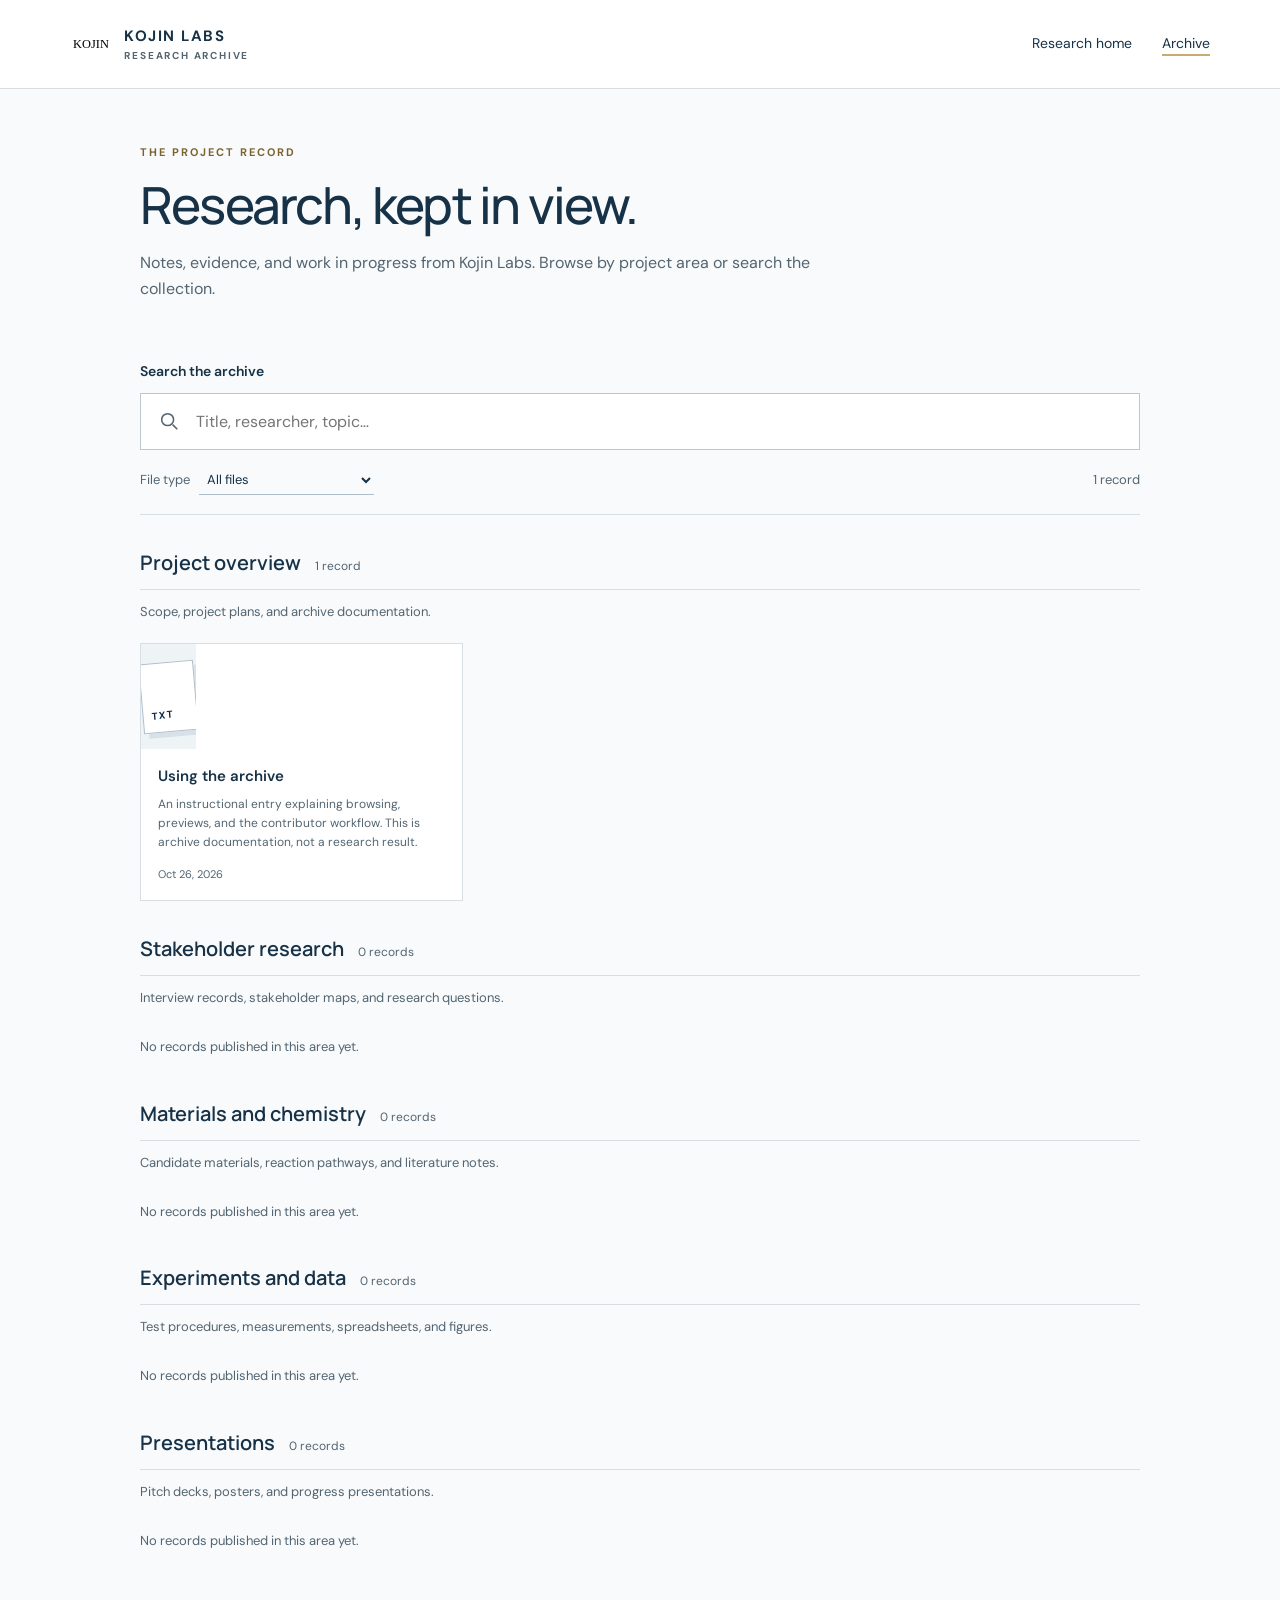
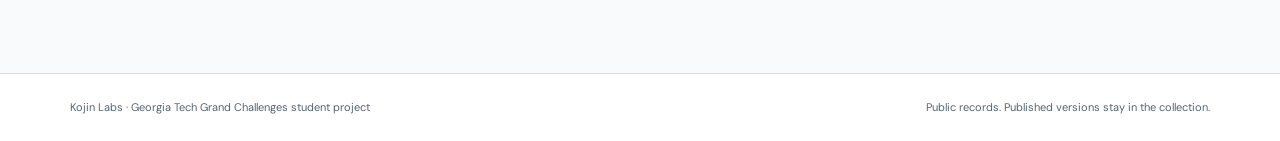
==== archive/index.html @ c276c4eb "Add searchable read-only research archive backed by GitHub snapshots" ====
<!doctype html>
<html lang="en">
<head>
  <meta charset="utf-8">
  <meta name="viewport" content="width=device-width, initial-scale=1">
  <meta name="description" content="The Kojin Labs research archive. Browse project records, data, figures, and presentations.">
  <meta name="theme-color" content="#102b43">
  <title>Research archive · Kojin Labs</title>
  <link rel="icon" type="image/svg+xml" href="../Icon.svg">
  <link rel="stylesheet" href="archive.css">
  <script src="archive.js" defer></script>
</head>
<body>
  <a class="skip-link" href="#catalog">Skip to archive</a>
  <header class="archive-header">
    <a class="archive-brand" href="../"><img src="../Icon.svg" width="40" height="40" alt=""><span>KOJIN LABS<small>RESEARCH ARCHIVE</small></span></a>
    <nav aria-label="Main navigation"><a href="../">Research home</a><a href="./" aria-current="page">Archive</a></nav>
  </header>
  <main>
    <div class="archive-intro"><p class="eyebrow">THE PROJECT RECORD</p><h1>Research, kept in view.</h1><p>Notes, evidence, and work in progress from Kojin Labs. Browse by project area or search the collection.</p></div>
    <div class="archive-layout" id="archive-layout">
      <div class="catalog" id="catalog">
        <div class="catalog-tools">
          <label class="search-label" for="archive-search">Search the archive</label>
          <div class="search-field"><svg viewBox="0 0 24 24" aria-hidden="true"><circle cx="10.5" cy="10.5" r="6.5"></circle><path d="m16 16 5 5"></path></svg><input id="archive-search" type="search" autocomplete="off" placeholder="Title, researcher, topic…"><button id="clear-search" type="button" aria-label="Clear search" hidden>×</button></div>
          <div class="catalog-controls"><label for="file-type">File type <select id="file-type"><option value="all">All files</option><option value="pdf">PDFs</option><option value="spreadsheet">Spreadsheets</option><option value="presentation">Presentations</option><option value="document">Documents and notes</option><option value="image">Figures and images</option><option value="other">Other files</option></select></label><span id="result-count" role="status" aria-live="polite">Loading records…</span></div>
        </div>
        <p class="catalog-status" id="catalog-status" role="status">Loading the archive…</p>
        <div class="sections" id="sections"></div>
        <noscript><p>Enable JavaScript to search and preview the archive. Files are also available in the <a href="https://github.com/JoeMusashi9999/Kojin-Labs/tree/main/archive-content">GitHub archive folder</a>.</p></noscript>
      </div>
      <aside class="viewer" id="viewer" aria-labelledby="record-title" hidden>
        <div class="viewer-top"><span class="eyebrow">SELECTED RECORD</span><button class="close-button" id="close-record" type="button">Close <span aria-hidden="true">×</span></button></div>
        <h2 id="record-title" tabindex="-1"></h2>
        <p class="record-description" id="record-description"></p>
        <dl class="record-metadata" id="record-metadata"></dl>
        <div class="record-actions"><a class="primary-action" id="download-record" download>Download original</a><a id="github-record" target="_blank" rel="noopener" hidden>View commit copy</a><a id="source-record" target="_blank" rel="noopener" hidden>Original source</a></div>
        <p class="version-note" id="version-note" hidden></p>
        <div class="preview-shell" id="preview-shell" aria-live="polite"></div>
        <details class="integrity"><summary>File identity</summary><p>SHA-256 of the archived original</p><code id="record-hash"></code><p id="archive-revision"></p></details>
      </aside>
    </div>
  </main>
  <footer><span>Kojin Labs · Georgia Tech Grand Challenges student project</span><span>Public records. Published versions stay in the collection.</span></footer>
</body>
</html>
---- archive/archive.css ----
@import url('https://fonts.googleapis.com/css2?family=DM+Sans:wght@400;500;600;700&family=Manrope:wght@400;500;600;700&display=swap');
:root { color-scheme:light; --navy:#102b43; --ink:#173247; --gold:#c6ac70; --muted:#536572; --line:#d8dfe3; --pale:#eef3f6; }
* { box-sizing:border-box; }
body { margin:0; color:var(--ink); background:#f8fafb; font:16px/1.6 'DM Sans',sans-serif; }
a { color:inherit; text-underline-offset:4px; }
button,input,select { font:inherit; }
button,a,input,select,summary { -webkit-tap-highlight-color:transparent; }
:focus-visible { outline:3px solid #876718; outline-offset:5px; }
[hidden] { display:none !important; }
.archive-header { display:flex; align-items:center; justify-content:space-between; gap:24px; padding:24px 5.5%; background:white; border-bottom:1px solid var(--line); }
.archive-brand { display:flex; align-items:center; gap:14px; text-decoration:none; font-weight:700; letter-spacing:1.5px; font-size:15px; }
.archive-brand img { object-fit:contain; }
.archive-brand small { display:block; color:var(--muted); font-size:10px; letter-spacing:1.8px; }
.archive-header nav { display:flex; gap:30px; font-size:14px; }
.archive-header nav a { text-decoration:none; }
.archive-header nav a[aria-current] { border-bottom:2px solid var(--gold); }
main { max-width:1800px; margin:auto; padding:0 5.5% 100px; min-height:80vh; }
.archive-intro { max-width:1000px; margin:55px auto 35px; }
.eyebrow { font-size:11px; letter-spacing:2px; font-weight:700; color:#7b6331; margin:0 0 12px; }
h1,h2,h3,p { margin-top:0; }
h1 { font:500 clamp(34px,4vw,54px)/1.2 'Manrope',sans-serif; letter-spacing:-1.8px; margin-bottom:15px; }
.archive-intro>p:last-child { color:var(--muted); max-width:670px; margin-bottom:0; }
.archive-layout { display:grid; grid-template-columns:minmax(0,1fr) minmax(0,0fr); gap:0; align-items:start; }
.archive-layout.is-reading { grid-template-columns:minmax(0,.85fr) minmax(0,1.15fr); gap:34px; }
.catalog { width:min(100%,1000px); min-width:0; justify-self:center; }
.catalog-tools { padding:24px 0 19px; position:sticky; top:0; background:#f8fafbf5; backdrop-filter:blur(12px); z-index:2; border-bottom:1px solid var(--line); }
.search-label { display:block; margin-bottom:10px; font-size:14px; font-weight:600; }
.search-field { display:flex; align-items:center; gap:14px; border:1px solid #bac8d1; background:white; padding:14px 17px; }
.search-field:focus-within { border-color:var(--navy); box-shadow:0 0 0 1px var(--navy); }
.search-field svg { width:22px; height:22px; flex:none; fill:none; stroke:var(--muted); stroke-width:1.7; }
.search-field input { width:100%; min-width:0; border:0; outline:0; background:transparent; color:var(--ink); }
.search-field input:focus-visible { outline:0; }
.search-field button { border:0; background:transparent; color:var(--muted); font-size:25px; cursor:pointer; min-width:32px; }
.catalog-controls { display:flex; justify-content:space-between; align-items:center; flex-wrap:wrap; gap:10px; margin-top:15px; font-size:13px; color:var(--muted); }
.catalog-controls label { display:flex; gap:9px; align-items:center; }
select { border:0; border-bottom:1px solid #afbec8; padding:5px 20px 5px 4px; background:transparent; color:var(--ink); max-width:200px; font-size:13px; }
.catalog-status { padding:25px 0; color:var(--muted); }
.archive-section { margin-top:34px; scroll-margin-top:180px; }
.section-heading { display:flex; align-items:baseline; gap:14px; padding-bottom:12px; border-bottom:1px solid var(--line); }
.section-heading h2 { font:600 20px/1.4 'Manrope',sans-serif; margin:0; }
.section-heading span { font-size:12px; color:var(--muted); }
.section-description { font-size:13px; color:var(--muted); margin:12px 0 20px; }
.file-grid { display:grid; grid-template-columns:repeat(3,minmax(0,1fr)); gap:16px; }
.is-reading .file-grid { grid-template-columns:repeat(2,minmax(0,1fr)); }
.file-card { display:flex; flex-direction:column; text-align:left; cursor:pointer; background:white; border:1px solid var(--line); color:var(--ink); padding:0; min-width:0; transition:transform .22s,border-color .22s,box-shadow .22s; }
.file-card:hover { transform:translateY(-4px); border-color:#a5b8c5; box-shadow:0 10px 25px #102b430c; }
.file-card[aria-pressed="true"] { border-color:var(--navy); box-shadow:inset 0 -3px var(--gold); }
.file-cover { position:relative; display:flex; min-height:105px; align-items:center; justify-content:center; background:var(--pale); overflow:hidden; }
.file-paper { position:relative; display:flex; align-items:flex-end; width:55px; height:70px; background:white; border:1px solid #afbfcb; box-shadow:5px 5px 0 #d8e1e7; padding:8px; font-size:10px; letter-spacing:1px; color:var(--navy); font-weight:700; transform:rotate(-5deg); transition:transform .25s; }
.file-card:hover .file-paper { transform:rotate(0) translateY(-4px); }
.file-card-body { display:flex; flex-direction:column; gap:8px; padding:17px; flex:1; }
.file-card .file-title { font-weight:600; font-size:15px; line-height:1.4; margin:0; overflow-wrap:anywhere; }
.file-card .file-description { font-size:12px; color:var(--muted); margin:0; overflow-wrap:anywhere; }
.file-card .file-date { color:var(--muted); margin-top:auto; padding-top:5px; font-size:11px; }
.empty-section { color:var(--muted); font-size:13px; padding:8px 0; }
.viewer { min-width:0; background:white; border:1px solid var(--line); padding:27px; position:sticky; top:24px; max-height:calc(100vh - 48px); overflow:auto; scrollbar-gutter:stable; opacity:0; transform:translateY(12px); }
.viewer.is-visible { opacity:1; transform:translateY(0); transition:opacity .3s .15s,transform .4s; }
.viewer-top { display:flex; justify-content:space-between; align-items:center; gap:16px; margin-bottom:16px; }
.viewer-top .eyebrow { margin:0; }
.close-button { background:none; border:0; padding:7px 0 7px 14px; color:var(--muted); cursor:pointer; font-size:13px; }
.close-button span { font-size:24px; margin-left:8px; vertical-align:middle; }
.viewer h2 { font:600 28px/1.25 'Manrope',sans-serif; letter-spacing:-.6px; overflow-wrap:anywhere; margin-bottom:15px; }
.record-description { font-size:14px; color:var(--muted); }
.record-metadata { display:grid; grid-template-columns:86px minmax(0,1fr); gap:8px 15px; font-size:12px; margin:18px 0; }
.record-metadata dt { color:var(--muted); }
.record-metadata dd { margin:0; overflow-wrap:anywhere; }
.record-actions { display:flex; align-items:center; flex-wrap:wrap; gap:15px; font-size:12px; margin:24px 0; }
.primary-action { background:var(--navy); color:white; padding:11px 15px; text-decoration:none; }
.preview-shell { min-height:270px; background:#f1f5f7; display:flex; align-items:center; justify-content:center; border:1px solid var(--line); overflow:hidden; }
.preview-shell iframe { display:block; width:100%; height:520px; border:0; background:white; }
.preview-shell img { display:block; width:100%; max-height:600px; object-fit:contain; }
.preview-shell pre { width:100%; margin:0; padding:24px; max-height:600px; overflow:auto; color:var(--ink); font:13px/1.7 ui-monospace,monospace; white-space:pre-wrap; overflow-wrap:anywhere; align-self:stretch; background:#fff; }
.preview-message { padding:35px 25px; font-size:14px; color:var(--muted); text-align:center; }
.preview-message strong { display:block; color:var(--ink); margin-bottom:12px; font-size:18px; }
.version-note { font-size:12px; background:#f6f1e6; padding:14px; }
.version-note button { background:none; border:0; padding:0; color:var(--ink); cursor:pointer; text-decoration:underline; }
.integrity { margin-top:22px; color:var(--muted); font-size:11px; }
.integrity summary { cursor:pointer; font-size:12px; }
.integrity p { margin:12px 0 6px; }
.integrity code { display:block; overflow-wrap:anywhere; font-size:11px; }
.opening-sheet { position:fixed; z-index:20; pointer-events:none; background:white; border:1px solid #a7b7c4; box-shadow:0 18px 45px #102b4330; padding:20px; overflow:hidden; font-size:18px; font-weight:600; color:var(--ink); transform-origin:top left; }
.opening-sheet small { display:block; color:#806632; font-size:11px; margin-bottom:18px; }
footer { display:flex; justify-content:space-between; gap:20px; padding:25px 5.5%; border-top:1px solid var(--line); background:white; color:var(--muted); font-size:11px; }
.skip-link { position:absolute; top:-80px; left:20px; padding:12px; background:white; z-index:30; }
.skip-link:focus { top:15px; }
@media (max-width:1150px) { .archive-layout.is-reading { grid-template-columns:minmax(0,.75fr) minmax(0,1.25fr); gap:24px; } .is-reading .file-grid { grid-template-columns:1fr; } .viewer { padding:22px; } }
@media (max-width:800px) { .archive-header { padding:18px 6%; } .archive-header nav { gap:16px; font-size:12px; } .archive-brand { font-size:12px; } .archive-brand small { font-size:8px; } .archive-brand img { width:32px; height:32px; } main { padding:0 6% 60px; } .archive-intro { margin:35px 0 15px; } h1 { letter-spacing:-1px; } .file-grid { grid-template-columns:repeat(2,minmax(0,1fr)); } .archive-layout.is-reading { display:flex; flex-direction:column; gap:20px; } .is-reading .catalog { width:100%; } .is-reading .file-grid { grid-template-columns:repeat(2,minmax(0,1fr)); } .viewer { position:static; width:100%; max-height:none; padding:22px; } .catalog-tools { position:static; } .is-reading .sections { max-height:340px; overflow:auto; padding:0 5px 12px 0; } .is-reading .archive-section:first-child { margin-top:22px; } .preview-shell iframe { height:440px; } footer { flex-direction:column; gap:7px; } }
@media (max-width:450px) { .archive-header { flex-wrap:wrap; gap:15px; } .archive-header nav { margin-left:auto; } .file-card-body { padding:13px; } .file-card .file-title { font-size:14px; } .catalog-controls { font-size:12px; } select { max-width:170px; } .viewer h2 { font-size:25px; } }
@media (prefers-reduced-motion:reduce) { *,*::before,*::after { animation:none !important; transition:none !important; scroll-behavior:auto !important; } }
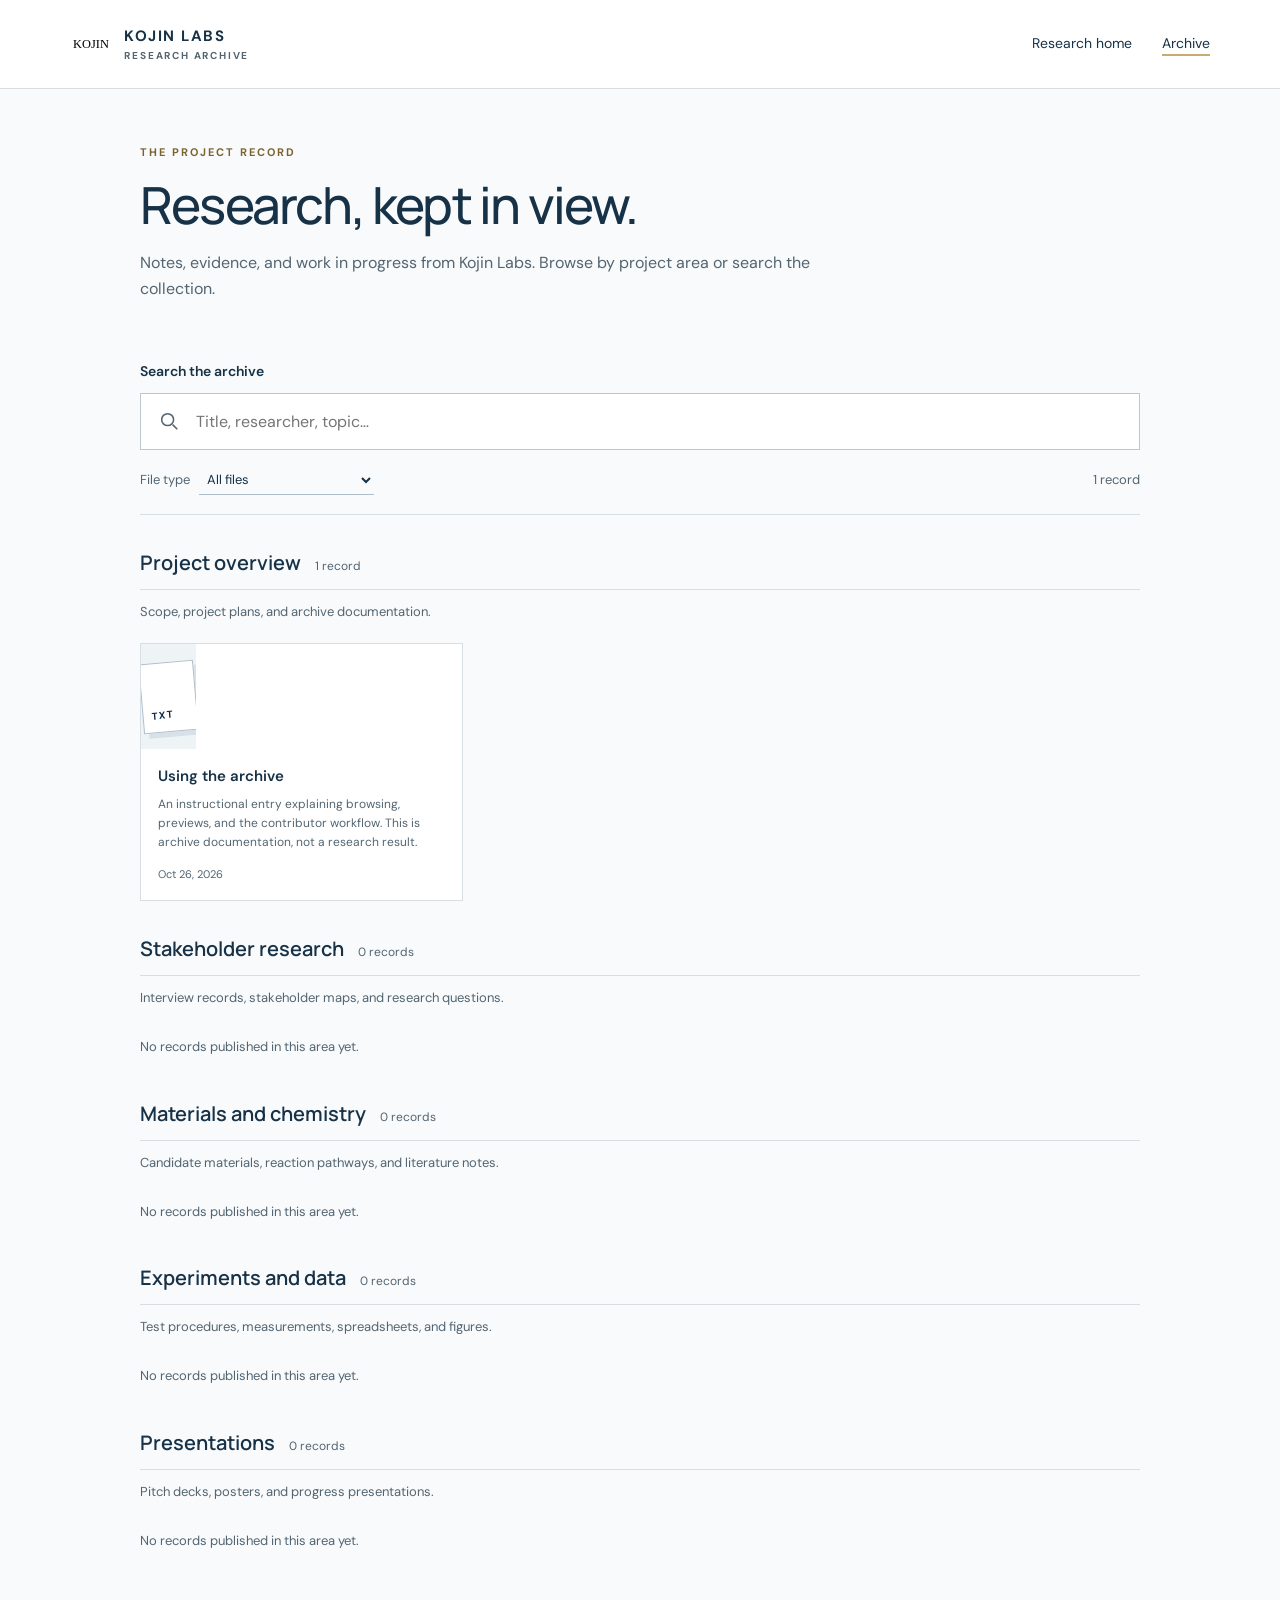
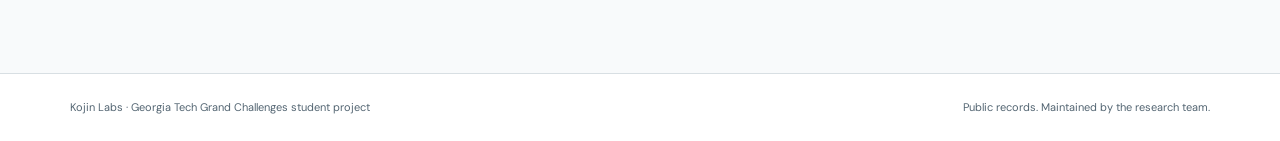
==== commit 01a3227d: "Allow archive edits and renames, restore renamed proposal, and retain metadata checks" ====
--- a/archive/index.html
+++ b/archive/index.html
@@ -41,6 +41,6 @@
       </aside>
     </div>
   </main>
-  <footer><span>Kojin Labs · Georgia Tech Grand Challenges student project</span><span>Public records. Published versions stay in the collection.</span></footer>
+  <footer><span>Kojin Labs · Georgia Tech Grand Challenges student project</span><span>Public records. Maintained by the research team.</span></footer>
 </body>
 </html>
